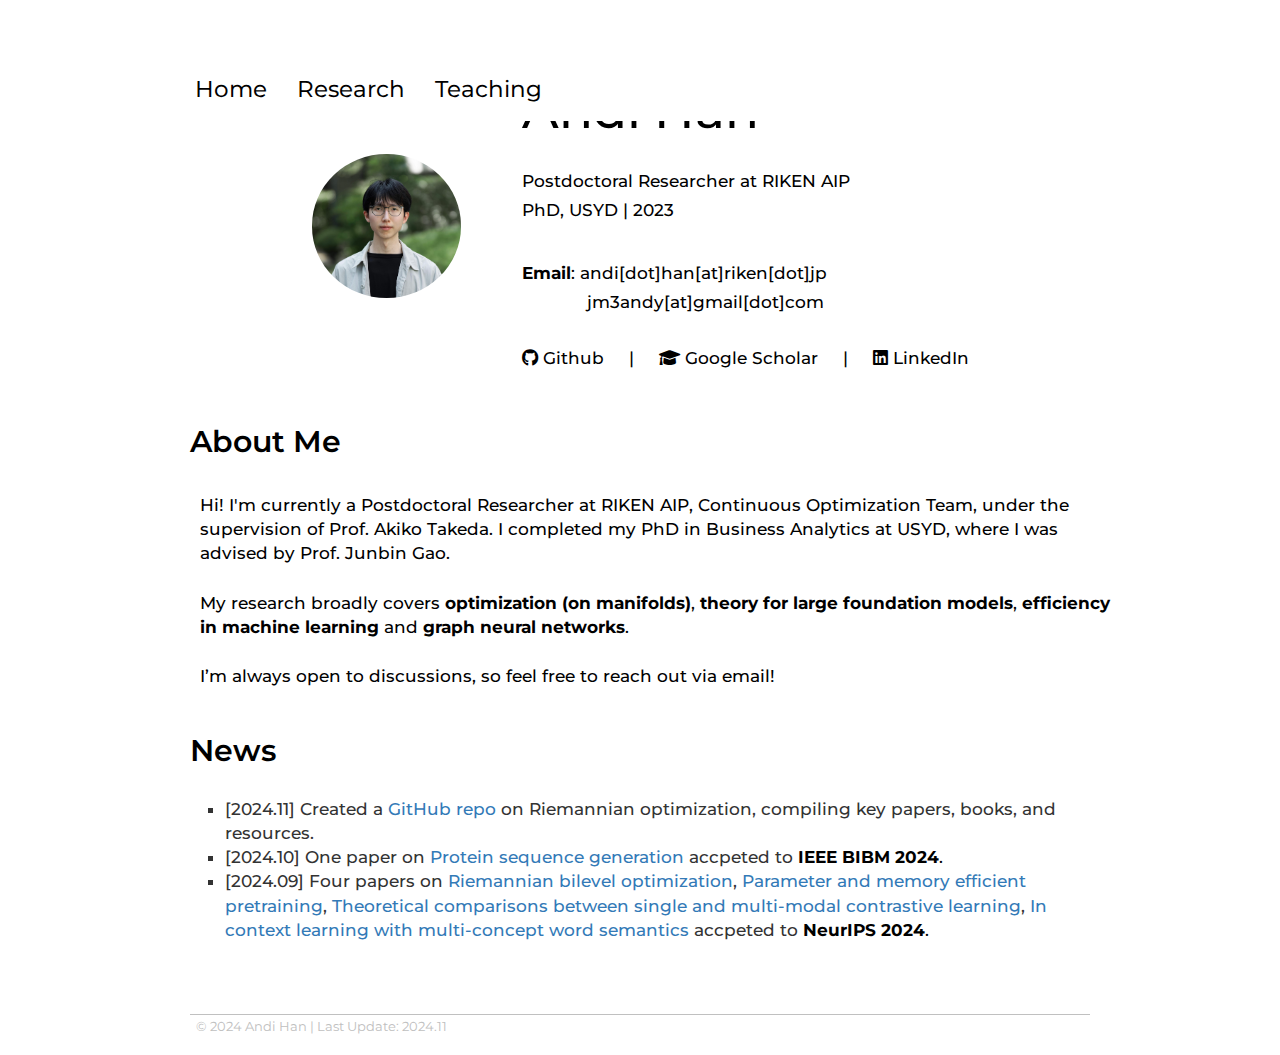
==== index.html @ c0e5d616 "Update index.html" ====
<!DOCTYPE html>

<html lang='en-US'>

<head>
	<title> Andi Han </title>

	<link href="https://fonts.googleapis.com/css?family=Montserrat:300,400,500"
				rel="stylesheet">
	<link rel="stylesheet"
				href="https://maxcdn.bootstrapcdn.com/bootstrap/3.3.7/css/bootstrap.min.css">
	<script src="https://ajax.googleapis.com/ajax/libs/jquery/3.2.0/jquery.min.js">
	</script>
	<script src="https://maxcdn.bootstrapcdn.com/bootstrap/3.3.7/js/bootstrap.min.js">
	</script>
	<link rel = "stylesheet" type = "text/css" href = "css/style.css">
	<meta name="viewport" content="width=device-width, initial-scale=1.0">
	<meta name="google-site-verification"
				content="19w_RR_t8E8pNl6xfWbufoL9mBx-aUKFZPWKAqtlD8M" />
	<link rel="shortcut icon" type="image/x-icon" href="favicon.ico"/>
	<link rel="stylesheet" href="https://cdnjs.cloudflare.com/ajax/libs/font-awesome/6.0.0-beta3/css/all.min.css">


</head>

<body>
	<div class="content">
	<div class="nav">
		<!-- <div class="nav_list"> -->
			<ul class="nav_ul">
				<li class="nav_li"> <a href="index.html"> Home </a> </li>
				<li class="nav_li"> <a href=research.html> Research </a></li>
				<li class="nav_li"> <a href=teaching.html> Teaching </a></li>
<!-- 				<li class="nav_li"> <a href=contact.html> Contact </a></li> -->
			</ul>
		<!-- </div> -->
	</div>

	<div class="profile_pic_container">
		<div id="profile_pic"> <img src="images/andi.jpg" class="im_style"> </div>
		<div class="bio half-sm-text">
			<h1  class="name"> Andi Han </h1>
			<br>
			<h4 id="degree"> Postdoctoral Researcher at RIKEN AIP</h4>
			<h4 id="degree"> PhD, USYD | 2023 </h4>
			<br>
			<h4 id="degree"> <b>Email</b>: andi[dot]han[at]riken[dot]jp </h4>
			<h4 id="degree"> &nbsp;&nbsp;&nbsp;&nbsp;&nbsp;&nbsp;&nbsp;&nbsp;&nbsp;&nbsp;&nbsp;&nbsp; jm3andy[at]gmail[dot]com </h4>
			<br>
				<a class="link" href="https://github.com/andyjm3" target="_blank"><i class="fab fa-github"></i> Github</a> &nbsp;&nbsp;&nbsp; | &nbsp;&nbsp;&nbsp;
				<a class="link" href="https://scholar.google.com/citations?user=AKHQHs0AAAAJ&hl=en" target="_blank"><i class="fas fa-graduation-cap"></i> Google Scholar</a> &nbsp;&nbsp;&nbsp; | &nbsp;&nbsp;&nbsp;
<!-- 				<a class="link" href="files/andihan_cv.pdf" target="_blank"><i class="fas fa-file-alt"></i> CV</a>  &nbsp;&nbsp;&nbsp; | &nbsp;&nbsp;&nbsp; -->
				<a class="link" href="https://www.linkedin.com/in/andi-han-58a838114" target="_blank"><i class="fab fa-linkedin"></i> LinkedIn</a>	
			
		</div>
	</div>
		

	<div id="Academic Interests" class="container-fluid">
		<h2 class="header"> About Me </h2>
		<div class="sm-text">
			Hi! I'm currently a Postdoctoral Researcher at RIKEN AIP, Continuous Optimization Team, under the supervision of Prof. Akiko Takeda. I completed my PhD
			in Business Analytics at USYD, where I was advised by Prof. Junbin Gao. 		
		</div>

		<div class="sm-text">
		My research broadly covers <b>optimization (on manifolds)</b>, <b>theory for large foundation models</b>, 
			<b>efficiency in machine learning</b> and 
			<b>graph neural networks</b>. 
		</div>
		<div class="sm-text">
		I’m always open to discussions, so feel free to reach out via email!
		</div>
	</div>

	<div class="container-fluid">
		<h2 class="header"> News </h2>
		<ul class="custom-list">
		  <li>[2024.11] Created a <a class="link" href="https://github.com/andyjm3/Awesome-Riemannian-Optimization" target="_blank", style="color:#337ab7;"> GitHub repo</a>  on Riemannian optimization, compiling key papers, books, and resources.</li>
		  <li>[2024.10] One paper on <a class="link" href="https://arxiv.org/pdf/2407.07443" target="_blank", style="color:#337ab7;"> Protein sequence generation</a> 
			  accpeted to <a class="link" href="https://ieeebibm.org/BIBM2024/" target="_blank"> <b>IEEE BIBM 2024</b>.</a></li>
		  <li>[2024.09] Four papers on <a class="link" href="https://arxiv.org/pdf/2402.03883" target="_blank", style="color:#337ab7;">Riemannian bilevel optimization</a>, 
			  <a class="link" href="https://arxiv.org/pdf/2406.02214" target="_blank", style="color:#337ab7;">Parameter and memory efficient pretraining</a>, 
			  <a class="link" href="" target="_blank", style="color:#337ab7;">Theoretical comparisons between single and multi-modal contrastive learning</a>, 
			  <a class="link" href="" target="_blank", style="color:#337ab7;">In context learning with multi-concept word semantics</a> 
			  accpeted to <a class="link" href="https://neurips.cc/" target="_blank"> <b>NeurIPS 2024</b>.</a></li>
		</ul>
	</div>



<!-- 	<div class="container-fluid">
	  <div class="map-wrapper">
	    <div class="map-container">
	      <script type="text/javascript" id="clustrmaps" 
	        src="//cdn.clustrmaps.com/map_v2.js?cl=c4c1c1&w=a&t=n&d=X16dwwajwTEi9IT1RZUKAxxO8ZP8ED-leWchbwVJCVk&co=305670&cmo=e0b520&cmn=b53a67&ct=ffffff">
	      </script>
	    </div>
	  </div>
	</div>
 -->		
	<div id="footer">
	<div id="footer-text"></div>
	    &nbsp; &copy 2024 Andi Han | Last Update: 2024.11
	</div>
		
	<div class="container-fluid">
	  <div class="map-wrapper">
	      <script type="text/javascript" id="clustrmaps" src="//cdn.clustrmaps.com/map_v2.js?cl=ffffff&w=250&t=n&d=X16dwwajwTEi9IT1RZUKAxxO8ZP8ED-leWchbwVJCVk&co=536b7d&cmo=d69e12&cmn=b55252"></script>
	  </div>
	</div>
		
	

</body>
</html>
---- css/style.css ----
/* Navigation bar */

.nav {
	background-color: white;
	color: black;
	font-family: 'Montserrat', sans-serif;
	position: fixed;
	z-index: 100;
	width: 1000px;
}

/* .nav {
  background-color: white;
  color: black;
  font-family: 'Montserrat', sans-serif;
  position: fixed;
  z-index: 100;
  width: 1000px;
  left: 50%; 
  transform: translateX(-50%); /
  display: flex;
  justify-content: center; 
  align-items: center; 
} */

.separator-line {
  border: none;                  /* Removes default border */
  height: 1px;                   /* Sets the thickness of the line */
  background-color: lightgray;   /* Sets the line color to light gray */
/*   margin: 20px auto;             /* Centers the line and adds vertical spacing */ 
  margin-left: 30px;	
  margin-bottom: 20px;
  width:100%;                    /* Sets the line width */
}


.highlight {
  color: #337ab7;
}


.navbar_height {
	height: 60px;
}


.nav_ul {
	margin-top: 10px;
	margin-bottom: 10px;
  list-style-type: none;
  margin: 0px;
  overflow: hidden;
  vertical-align: center;
}

#body_div {
	margin-top: 60px;
}

.link {
	/* text-decoration: underline; */
}

.link a{
	text-decoration: underline;
}

.content {
	max-width: 1000px;
  margin: auto;
  background-color: white;
}

#degree {
	font-size: 17px;
	font-weight: 500;
}

.nav_li {
    float: left;
    vertical-align: center;
}

.nav_li a {
    display: block;
    color: black;
    text-align: center;
    padding: 15px;
    text-decoration: none;
    font-size: 23px !important;
    font-weight: 450 !important; 
}

.nav_li a:hover {]
		text-decoration: underline;
}

p {
	font-family: "Montserrat", sans-serif;
}

a {
	color: black;
}


/* Header Image and Text */

.header {
	color: black;
	padding: 10px;
	margin-left: 25px ;
	font-family: "Montserrat";
	font-weight:600;
}

.news {
	color: black;
	padding: 10px;
	margin-left: 40px ;
	font-family: "Montserrat";
	font-weight:600;
}

/* .profile_pic_container {
	width: 100%;
	margin-top: 58px;
	display: inline-block;
	font-family: "Montserrat";
} */

.profile_pic_container {
    display: flex;
    justify-content: center;
    align-items: center;
    width: 100%;  /* Centers the container itself */
    margin-top: 58px;
}

#profile_pic {
	margin-left:25px;
	margin-right: 15px;
	margin-top: 5px;
	margin-bottom: 5px;
	display: inline-block;
}

/* .im_style {
	 width: 300px;
	    margin-left: 35px;
} */
.im_style {
    max-width: 150px;   /* Adjust this size as needed */
    height: auto;       /* Maintains aspect ratio */
    margin: 0 auto;     /* Centers the image within its container */
    border-radius: 50%; /* Makes the image circular, optional */
}

.bio {
	display: inline-block;
	vertical-align: middle;
}


.name {
	text-align: left;
	margin: 0px;
	padding: 0px;
}


.sm-text {
	color: black;
	display: block;
	padding: 10px 0px 0px 30px;
	margin: 15px;
	font-size: 17px;
	font-family: "Montserrat";
	font-weight: 500;
	border-radius: 3px;
}

.smsm-text {
	color: black;
	display: block;
	padding: 0px 0px 0px 30px;
	margin: 5px;
	font-size: 15px;
	font-family: "Montserrat";
	font-weight: 500;
	border-radius: 3px;
}

.med-text {
	color: black;
	display: block;
	padding: 10px 0px 0px 30px;
	margin: 15px;
	font-size: 19px;
	font-family: "Montserrat";
	font-weight: 500;
	border-radius: 3px;
}

.medbold-text {
	color: black;
	display: block;
	padding: 10px 0px 0px 30px;
	margin: 5px;
	font-size: 22px;
	font-family: "Montserrat";
	font-weight: 700;
	border-radius: 3px;
}


h1 {
	color: black;
	display: block;
	padding: 10px 10px 10px 30px;
	font-size: 50px;
	font-family: "Montserrat";
	font-weight: 500;
	margin: 15px;
}


.half-sm-text {
	color: black;
	display: inline-block;
	padding: 10px 10px 10px 30px;
	margin: 15px;
	font-size: 17px;
	font-family: "Montserrat";
	font-weight: 500;
	width: fit-content;
}


.custom-list {
	  list-style-type: square;   /* Changes the bullet style */
 	  margin-left: 60px;         /* Adds space from the left */ 
	  padding: 10px;             /* Adds space inside the list */
/* 	  margin: 15px; */
	  font-size: 17px;
	  font-family: "Montserrat";
	  font-weight: 500;
	  border-radius: 3px;    /* Adds a border */
}

.map-wrapper {
  display: flex;
  justify-content: center;  /* Center horizontally */
  align-items: center;      /* Center vertically */
  margin-top: 20px;         /* Adds some space at the top */
  z-index: 200;             /* Ensures it's above other elements */
}


div#footer {
	width: 90%;             /* Set width less than 100% */
    	margin: 0 auto;         /* Center the footer */
	font-size: small;
	font-family: "Montserrat";
	border-top: 1px solid #c0c0c0;
	padding-top: 0.1em;
	margin-top: 4.0em;
	color: #c0c0c0;
}

div#footer a {
	color: #80a0b0;
	font-family: "Montserrat";
}

div#footer-text {
	float: left;
	padding-bottom: 8px;
	font-family: "Montserrat";
}


@media (max-width:890px) {

  .nav {
  	width: 100vw;
  }

	.nav_ul {
		padding:0;
	}

	#profile_pic {
		margin-left:0;
		padding-left:0;
	}

	.half-sm-text {
		margin-left: 0;
	}

	.sm-text {
		padding-left:0;
	}

	.header {
		margin-left: 0px ;
	}
}

@media (max-width:400px) {

  .nav {
  	width: 100vw;
  }

	.im_style {
		width:200px;
		margin-left: 35px;
	}

	.nav_li a {
		font-size: 17px;
	}

}
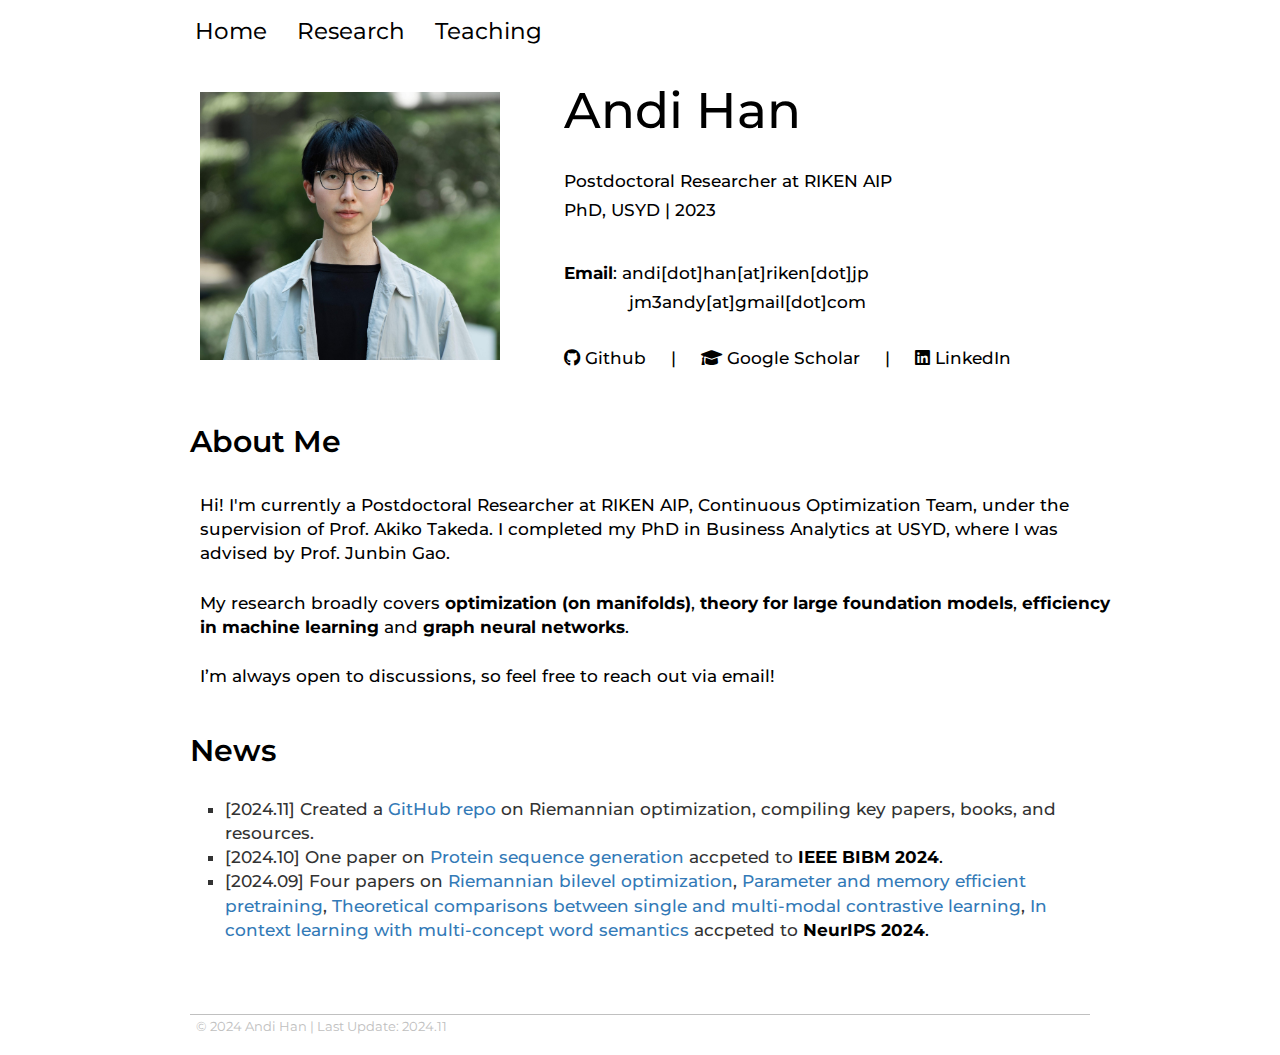
==== commit 1e421dc1: "Update index.html" ====
--- a/index.html
+++ b/index.html
@@ -81,8 +81,8 @@
 			  accpeted to <a class="link" href="https://ieeebibm.org/BIBM2024/" target="_blank"> <b>IEEE BIBM 2024</b>.</a></li>
 		  <li>[2024.09] Four papers on <a class="link" href="https://arxiv.org/pdf/2402.03883" target="_blank", style="color:#337ab7;">Riemannian bilevel optimization</a>, 
 			  <a class="link" href="https://arxiv.org/pdf/2406.02214" target="_blank", style="color:#337ab7;">Parameter and memory efficient pretraining</a>, 
-			  <a class="link" href="" target="_blank", style="color:#337ab7;">Theoretical comparisons between single and multi-modal contrastive learning</a>, 
-			  <a class="link" href="" target="_blank", style="color:#337ab7;">In context learning with multi-concept word semantics</a> 
+			  <a class="link" href="https://arxiv.org/pdf/2411.02837" target="_blank", style="color:#337ab7;">Theoretical comparisons between single and multi-modal contrastive learning</a>, 
+			  <a class="link" href="https://arxiv.org/pdf/2411.02199" target="_blank", style="color:#337ab7;">In context learning with multi-concept word semantics</a> 
 			  accpeted to <a class="link" href="https://neurips.cc/" target="_blank"> <b>NeurIPS 2024</b>.</a></li>
 		</ul>
 	</div>
--- a/css/style.css
+++ b/css/style.css
@@ -122,19 +122,11 @@
 	font-weight:600;
 }
 
-/* .profile_pic_container {
+.profile_pic_container {
 	width: 100%;
 	margin-top: 58px;
 	display: inline-block;
 	font-family: "Montserrat";
-} */
-
-.profile_pic_container {
-    display: flex;
-    justify-content: center;
-    align-items: center;
-    width: 100%;  /* Centers the container itself */
-    margin-top: 58px;
 }
 
 #profile_pic {
@@ -145,16 +137,11 @@
 	display: inline-block;
 }
 
-/* .im_style {
+.im_style {
 	 width: 300px;
 	    margin-left: 35px;
-} */
-.im_style {
-    max-width: 150px;   /* Adjust this size as needed */
-    height: auto;       /* Maintains aspect ratio */
-    margin: 0 auto;     /* Centers the image within its container */
-    border-radius: 50%; /* Makes the image circular, optional */
-}
+}
+
 
 .bio {
 	display: inline-block;
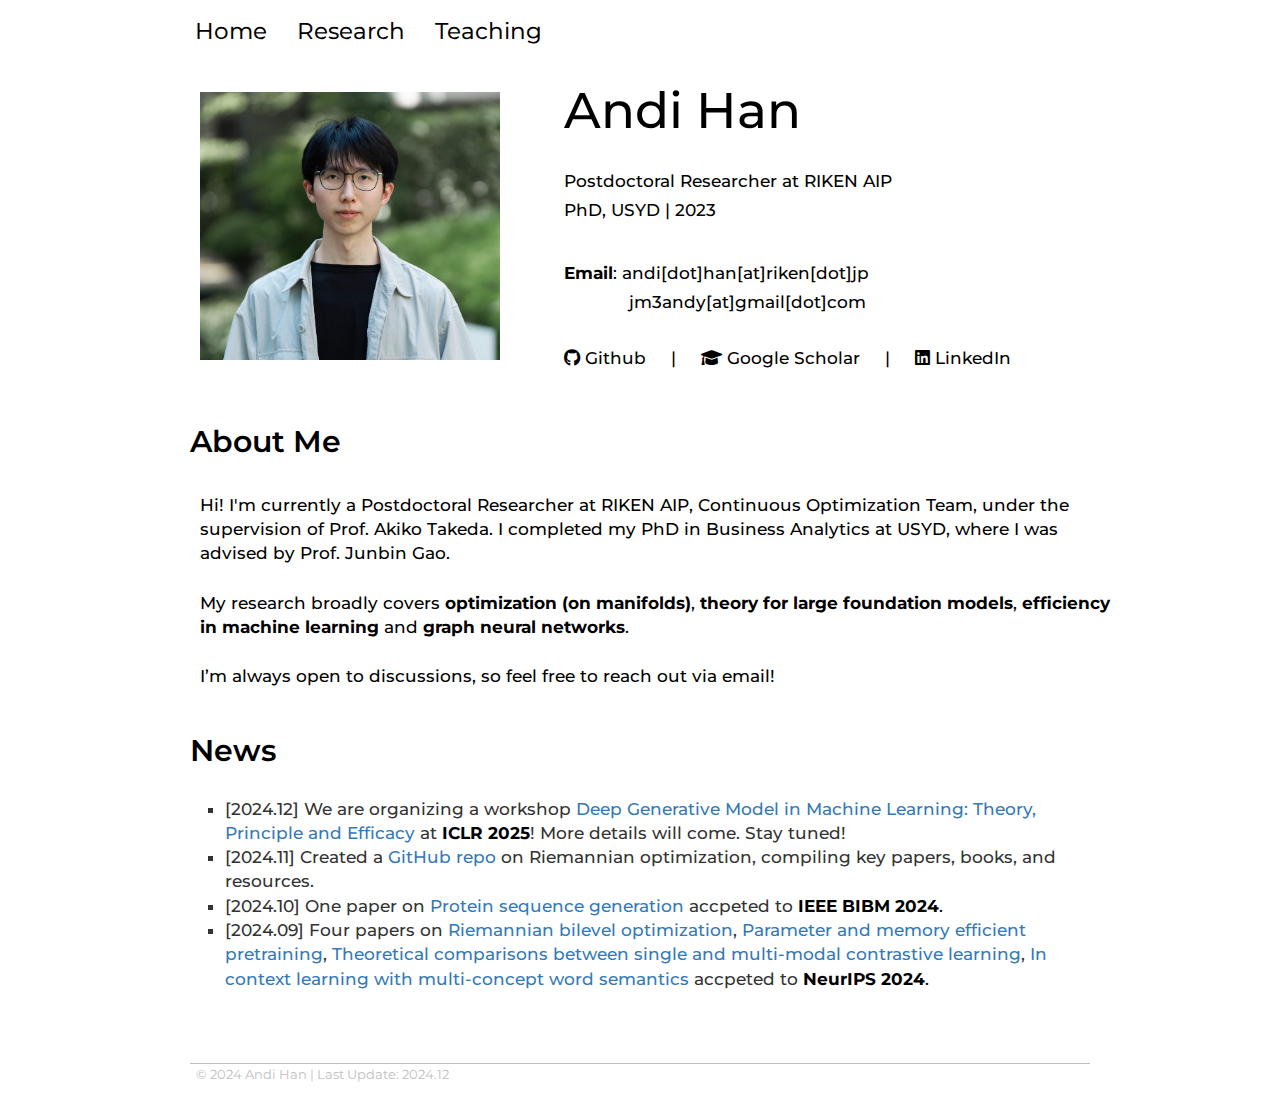
==== commit 0308a88c: "Update index.html" ====
--- a/index.html
+++ b/index.html
@@ -76,6 +76,7 @@
 	<div class="container-fluid">
 		<h2 class="header"> News </h2>
 		<ul class="custom-list">
+		  <li>[2024.12] We are organizing a workshop <a class="link" href="" target="_blank", style="color:#337ab7;"> Deep Generative Model in Machine Learning: Theory, Principle and Efficacy</a> at <a class="link" href="https://iclr.cc/" target="_blank"> <b>ICLR 2025</b></a>! More details will come. Stay tuned!</li>
 		  <li>[2024.11] Created a <a class="link" href="https://github.com/andyjm3/Awesome-Riemannian-Optimization" target="_blank", style="color:#337ab7;"> GitHub repo</a>  on Riemannian optimization, compiling key papers, books, and resources.</li>
 		  <li>[2024.10] One paper on <a class="link" href="https://arxiv.org/pdf/2407.07443" target="_blank", style="color:#337ab7;"> Protein sequence generation</a> 
 			  accpeted to <a class="link" href="https://ieeebibm.org/BIBM2024/" target="_blank"> <b>IEEE BIBM 2024</b>.</a></li>
@@ -101,7 +102,7 @@
  -->		
 	<div id="footer">
 	<div id="footer-text"></div>
-	    &nbsp; &copy 2024 Andi Han | Last Update: 2024.11
+	    &nbsp; &copy 2024 Andi Han | Last Update: 2024.12
 	</div>
 		
 	<div class="container-fluid">
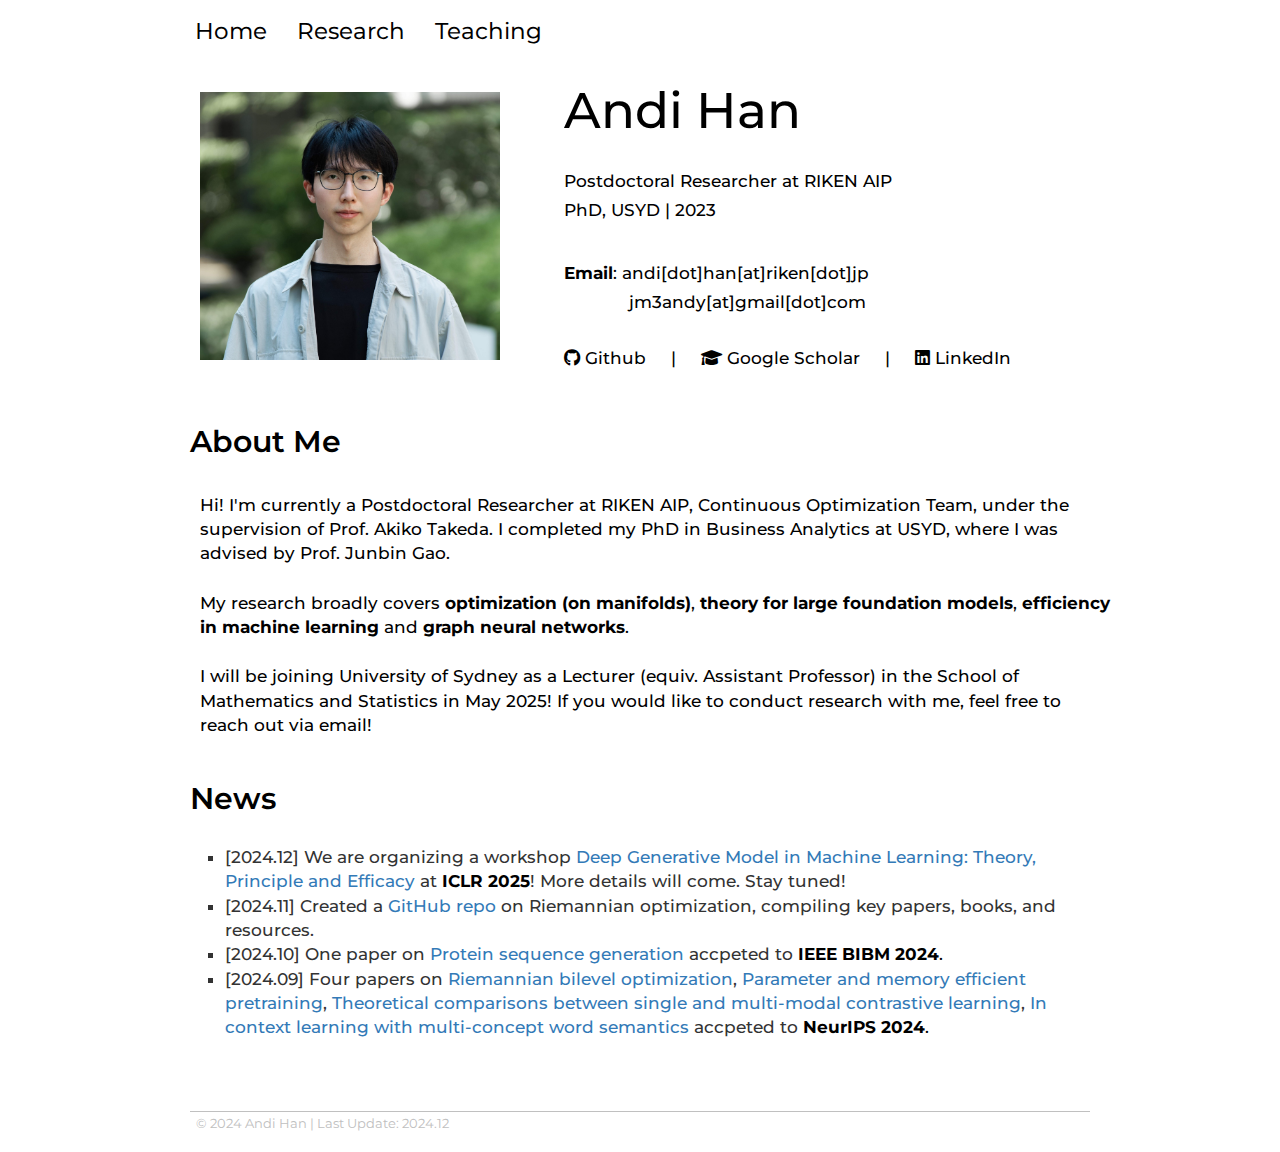
==== commit b519b015: "Update index.html" ====
--- a/index.html
+++ b/index.html
@@ -69,7 +69,8 @@
 			<b>graph neural networks</b>. 
 		</div>
 		<div class="sm-text">
-		I’m always open to discussions, so feel free to reach out via email!
+		I will be joining University of Sydney as a Lecturer (equiv. Assistant Professor) in the School of Mathematics and Statistics in May 2025! 
+			If you would like to conduct research with me, feel free to reach out via email!
 		</div>
 	</div>
 
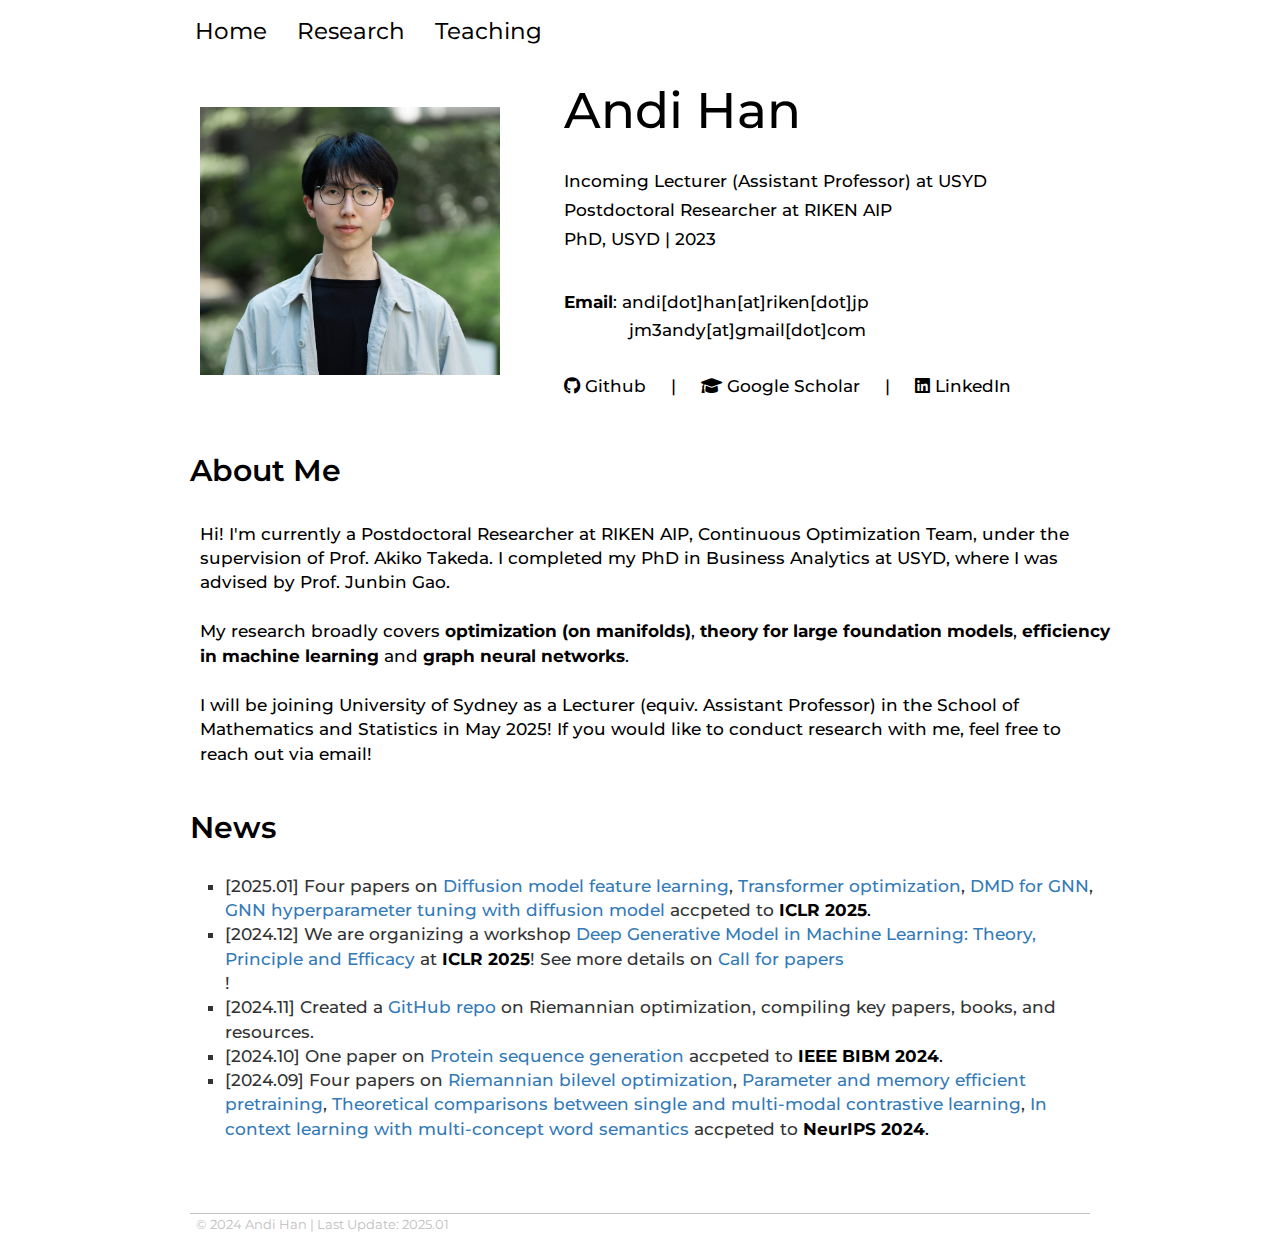
==== commit dd7cac8a: "Update index.html" ====
--- a/index.html
+++ b/index.html
@@ -41,6 +41,7 @@
 		<div class="bio half-sm-text">
 			<h1  class="name"> Andi Han </h1>
 			<br>
+			<h4 id="degree"> Incoming Lecturer (Assistant Professor) at USYD</h4>
 			<h4 id="degree"> Postdoctoral Researcher at RIKEN AIP</h4>
 			<h4 id="degree"> PhD, USYD | 2023 </h4>
 			<br>
@@ -77,7 +78,13 @@
 	<div class="container-fluid">
 		<h2 class="header"> News </h2>
 		<ul class="custom-list">
-		  <li>[2024.12] We are organizing a workshop <a class="link" href="" target="_blank", style="color:#337ab7;"> Deep Generative Model in Machine Learning: Theory, Principle and Efficacy</a> at <a class="link" href="https://iclr.cc/" target="_blank"> <b>ICLR 2025</b></a>! More details will come. Stay tuned!</li>
+		  <li>[2025.01] Four papers on <a class="link" href="https://arxiv.org/abs/2412.01021" target="_blank", style="color:#337ab7;">Diffusion model feature learning</a>, 
+			  <a class="link" href="https://arxiv.org/abs/2410.04870" target="_blank", style="color:#337ab7;">Transformer optimization</a>, 
+			  <a class="link" href="https://arxiv.org/abs/2410.05593" target="_blank", style="color:#337ab7;">DMD for GNN</a>, 
+			  <a class="link" href="https://arxiv.org/abs/2410.05697" target="_blank", style="color:#337ab7;">GNN hyperparameter tuning with diffusion model</a> 
+			  accpeted to <a class="link" href="https://neurips.cc/" target="_blank"> <b>ICLR 2025</b>.</a></li>
+		  <li>[2024.12] We are organizing a workshop <a class="link" href="https://delta-workshop.github.io/" target="_blank", style="color:#337ab7;"> Deep Generative Model in Machine Learning: Theory, Principle and Efficacy</a> at <a class="link" href="https://iclr.cc/" target="_blank"> <b>ICLR 2025</b></a>! 
+			  See more details on <a class="link" href="https://delta-workshop.github.io/#call" target="_blank", style="color:#337ab7;">Call for papers</a></li>!
 		  <li>[2024.11] Created a <a class="link" href="https://github.com/andyjm3/Awesome-Riemannian-Optimization" target="_blank", style="color:#337ab7;"> GitHub repo</a>  on Riemannian optimization, compiling key papers, books, and resources.</li>
 		  <li>[2024.10] One paper on <a class="link" href="https://arxiv.org/pdf/2407.07443" target="_blank", style="color:#337ab7;"> Protein sequence generation</a> 
 			  accpeted to <a class="link" href="https://ieeebibm.org/BIBM2024/" target="_blank"> <b>IEEE BIBM 2024</b>.</a></li>
@@ -103,7 +110,7 @@
  -->		
 	<div id="footer">
 	<div id="footer-text"></div>
-	    &nbsp; &copy 2024 Andi Han | Last Update: 2024.12
+	    &nbsp; &copy 2024 Andi Han | Last Update: 2025.01
 	</div>
 		
 	<div class="container-fluid">
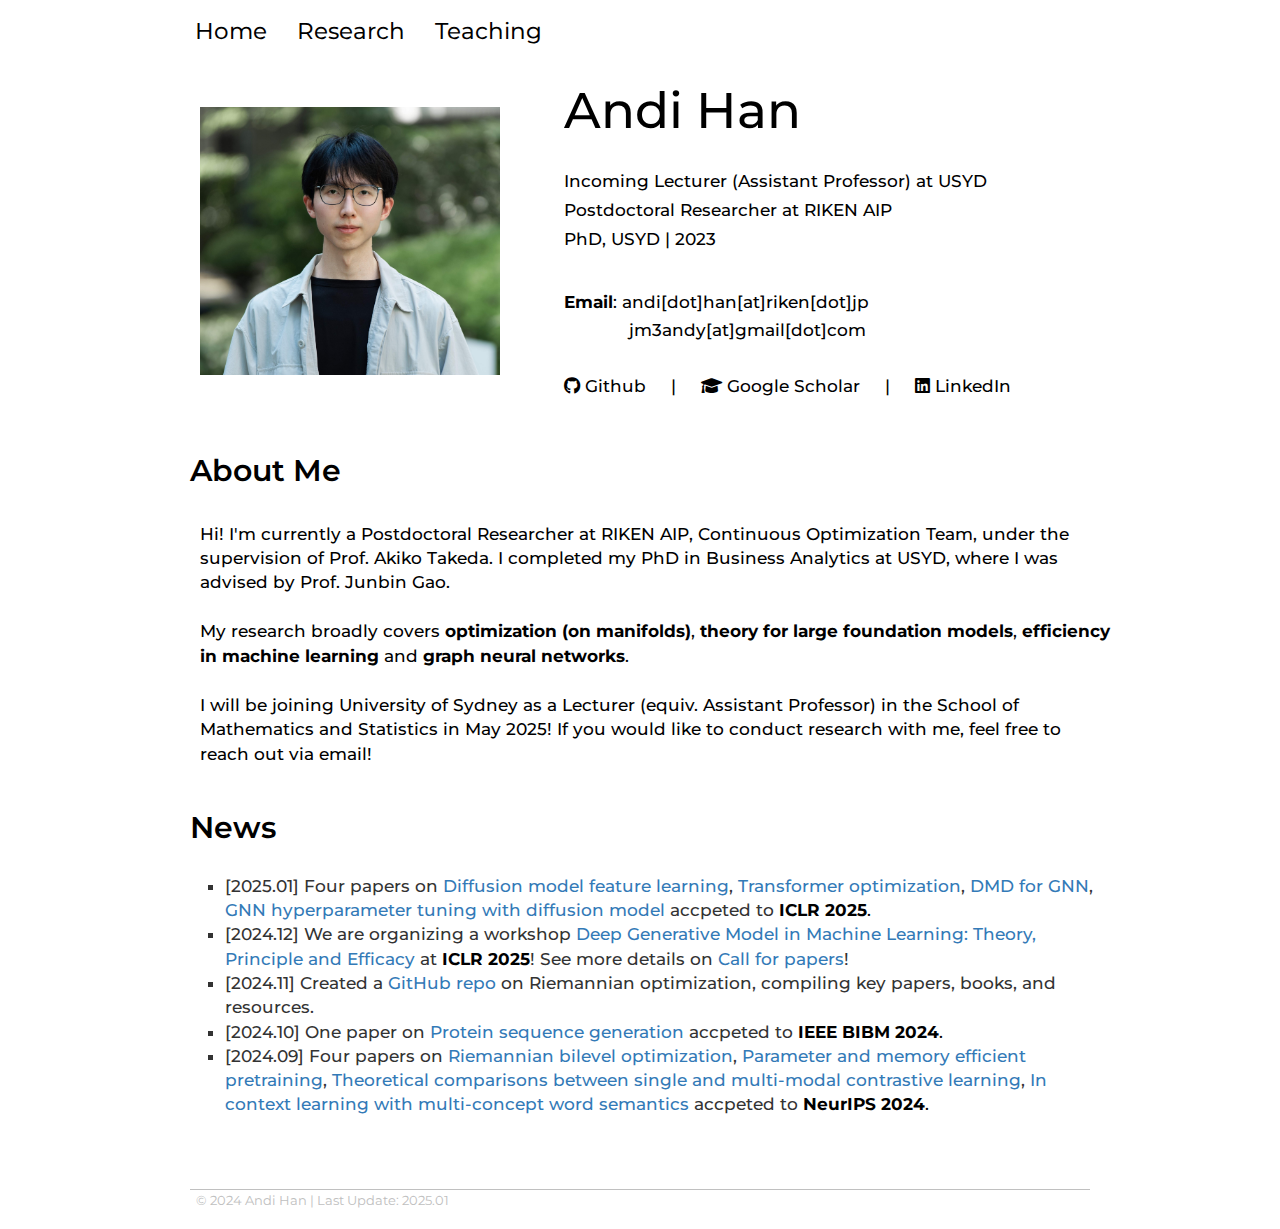
==== commit 20b7e4aa: "Update index.html" ====
--- a/index.html
+++ b/index.html
@@ -84,7 +84,7 @@
 			  <a class="link" href="https://arxiv.org/abs/2410.05697" target="_blank", style="color:#337ab7;">GNN hyperparameter tuning with diffusion model</a> 
 			  accpeted to <a class="link" href="https://neurips.cc/" target="_blank"> <b>ICLR 2025</b>.</a></li>
 		  <li>[2024.12] We are organizing a workshop <a class="link" href="https://delta-workshop.github.io/" target="_blank", style="color:#337ab7;"> Deep Generative Model in Machine Learning: Theory, Principle and Efficacy</a> at <a class="link" href="https://iclr.cc/" target="_blank"> <b>ICLR 2025</b></a>! 
-			  See more details on <a class="link" href="https://delta-workshop.github.io/#call" target="_blank", style="color:#337ab7;">Call for papers</a></li>!
+			  See more details on <a class="link" href="https://delta-workshop.github.io/#call" target="_blank", style="color:#337ab7;">Call for papers</a>!</li>
 		  <li>[2024.11] Created a <a class="link" href="https://github.com/andyjm3/Awesome-Riemannian-Optimization" target="_blank", style="color:#337ab7;"> GitHub repo</a>  on Riemannian optimization, compiling key papers, books, and resources.</li>
 		  <li>[2024.10] One paper on <a class="link" href="https://arxiv.org/pdf/2407.07443" target="_blank", style="color:#337ab7;"> Protein sequence generation</a> 
 			  accpeted to <a class="link" href="https://ieeebibm.org/BIBM2024/" target="_blank"> <b>IEEE BIBM 2024</b>.</a></li>
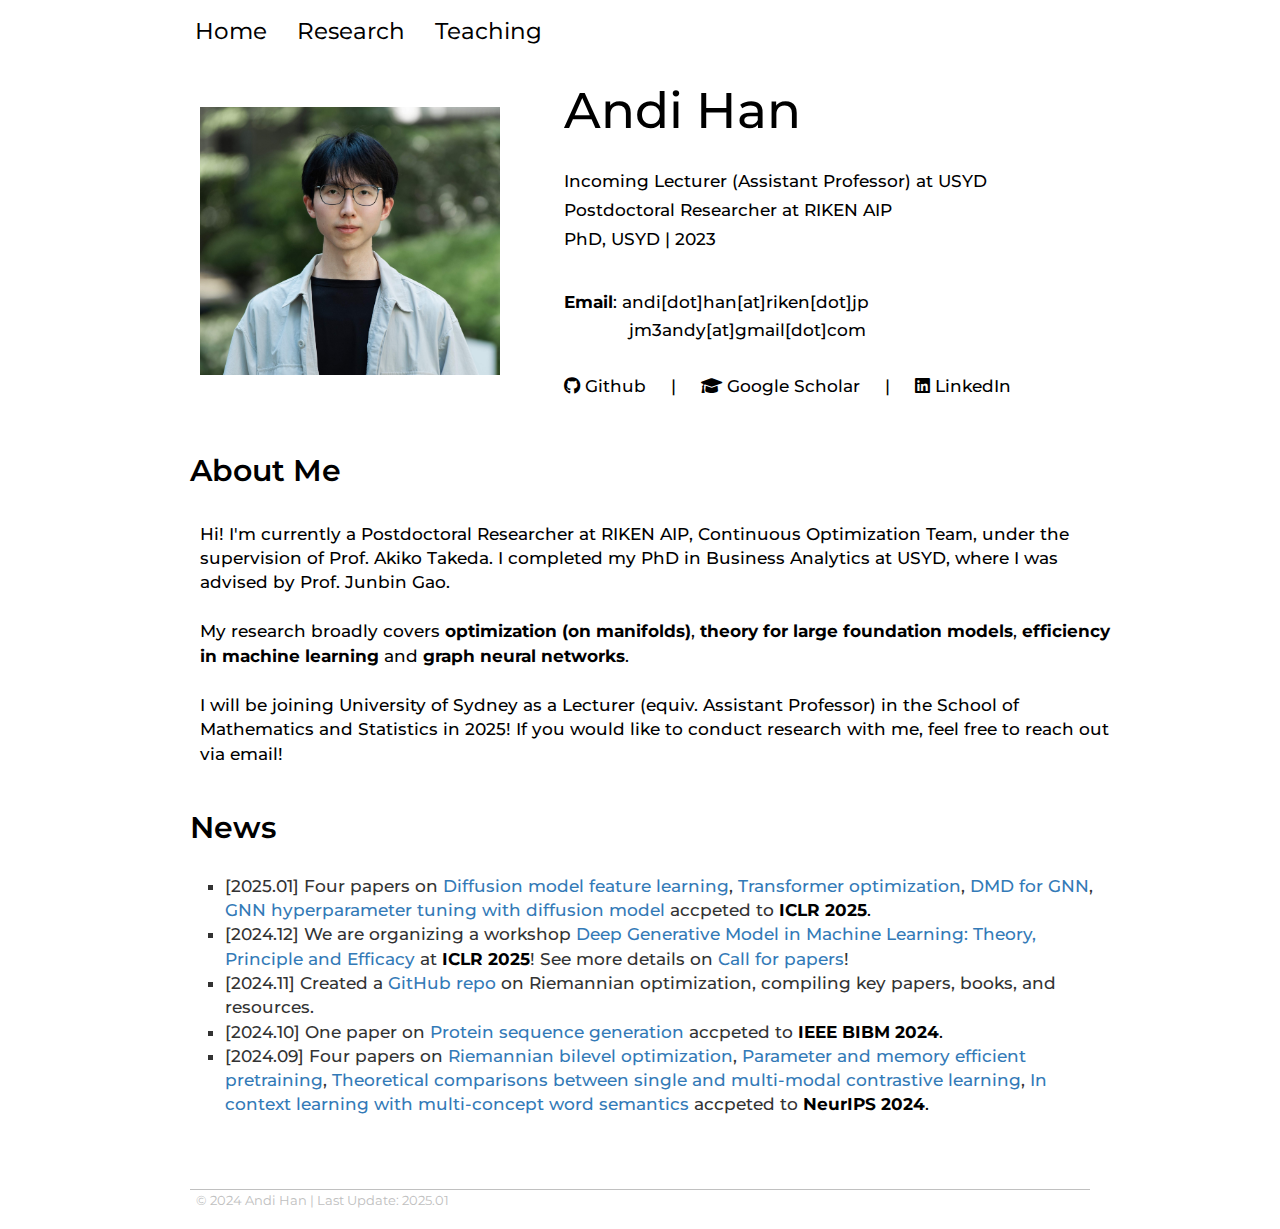
==== commit 57874cff: "Update index.html" ====
--- a/index.html
+++ b/index.html
@@ -70,7 +70,7 @@
 			<b>graph neural networks</b>. 
 		</div>
 		<div class="sm-text">
-		I will be joining University of Sydney as a Lecturer (equiv. Assistant Professor) in the School of Mathematics and Statistics in May 2025! 
+		I will be joining University of Sydney as a Lecturer (equiv. Assistant Professor) in the School of Mathematics and Statistics in 2025! 
 			If you would like to conduct research with me, feel free to reach out via email!
 		</div>
 	</div>
